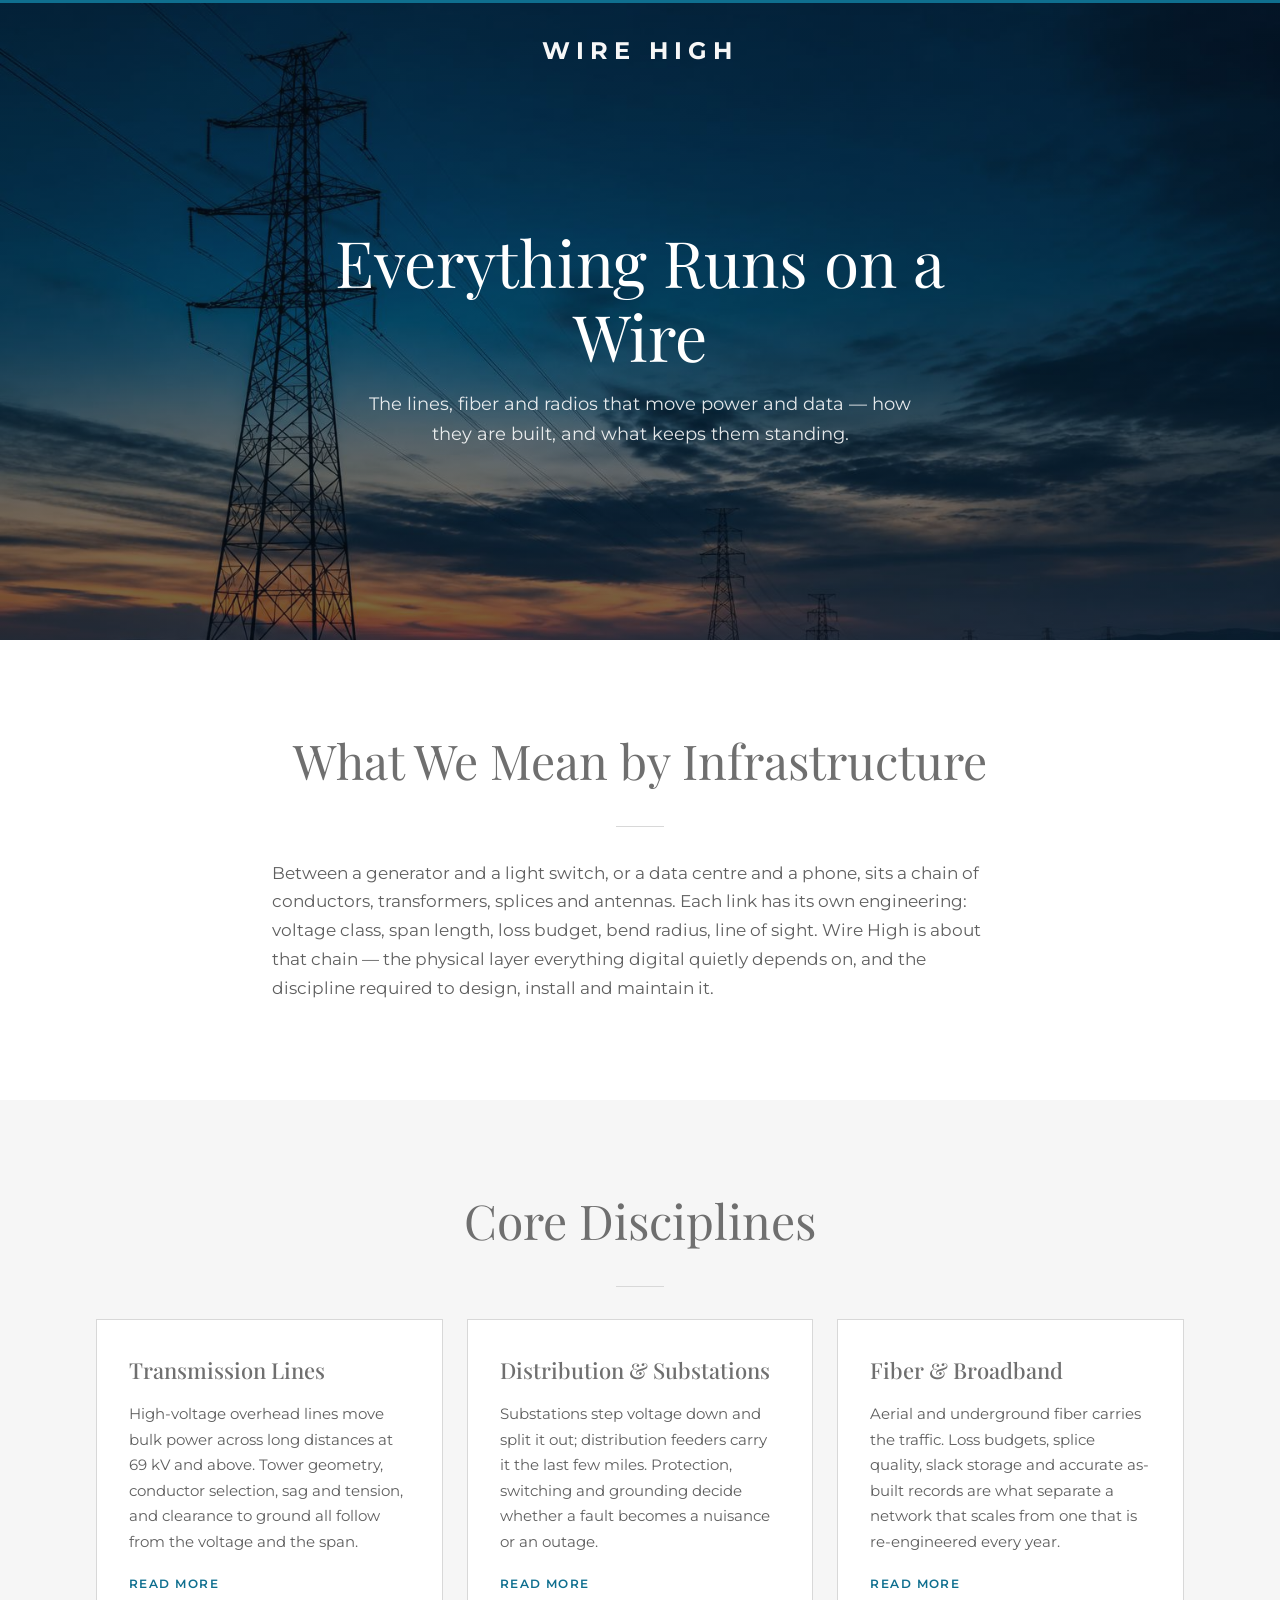
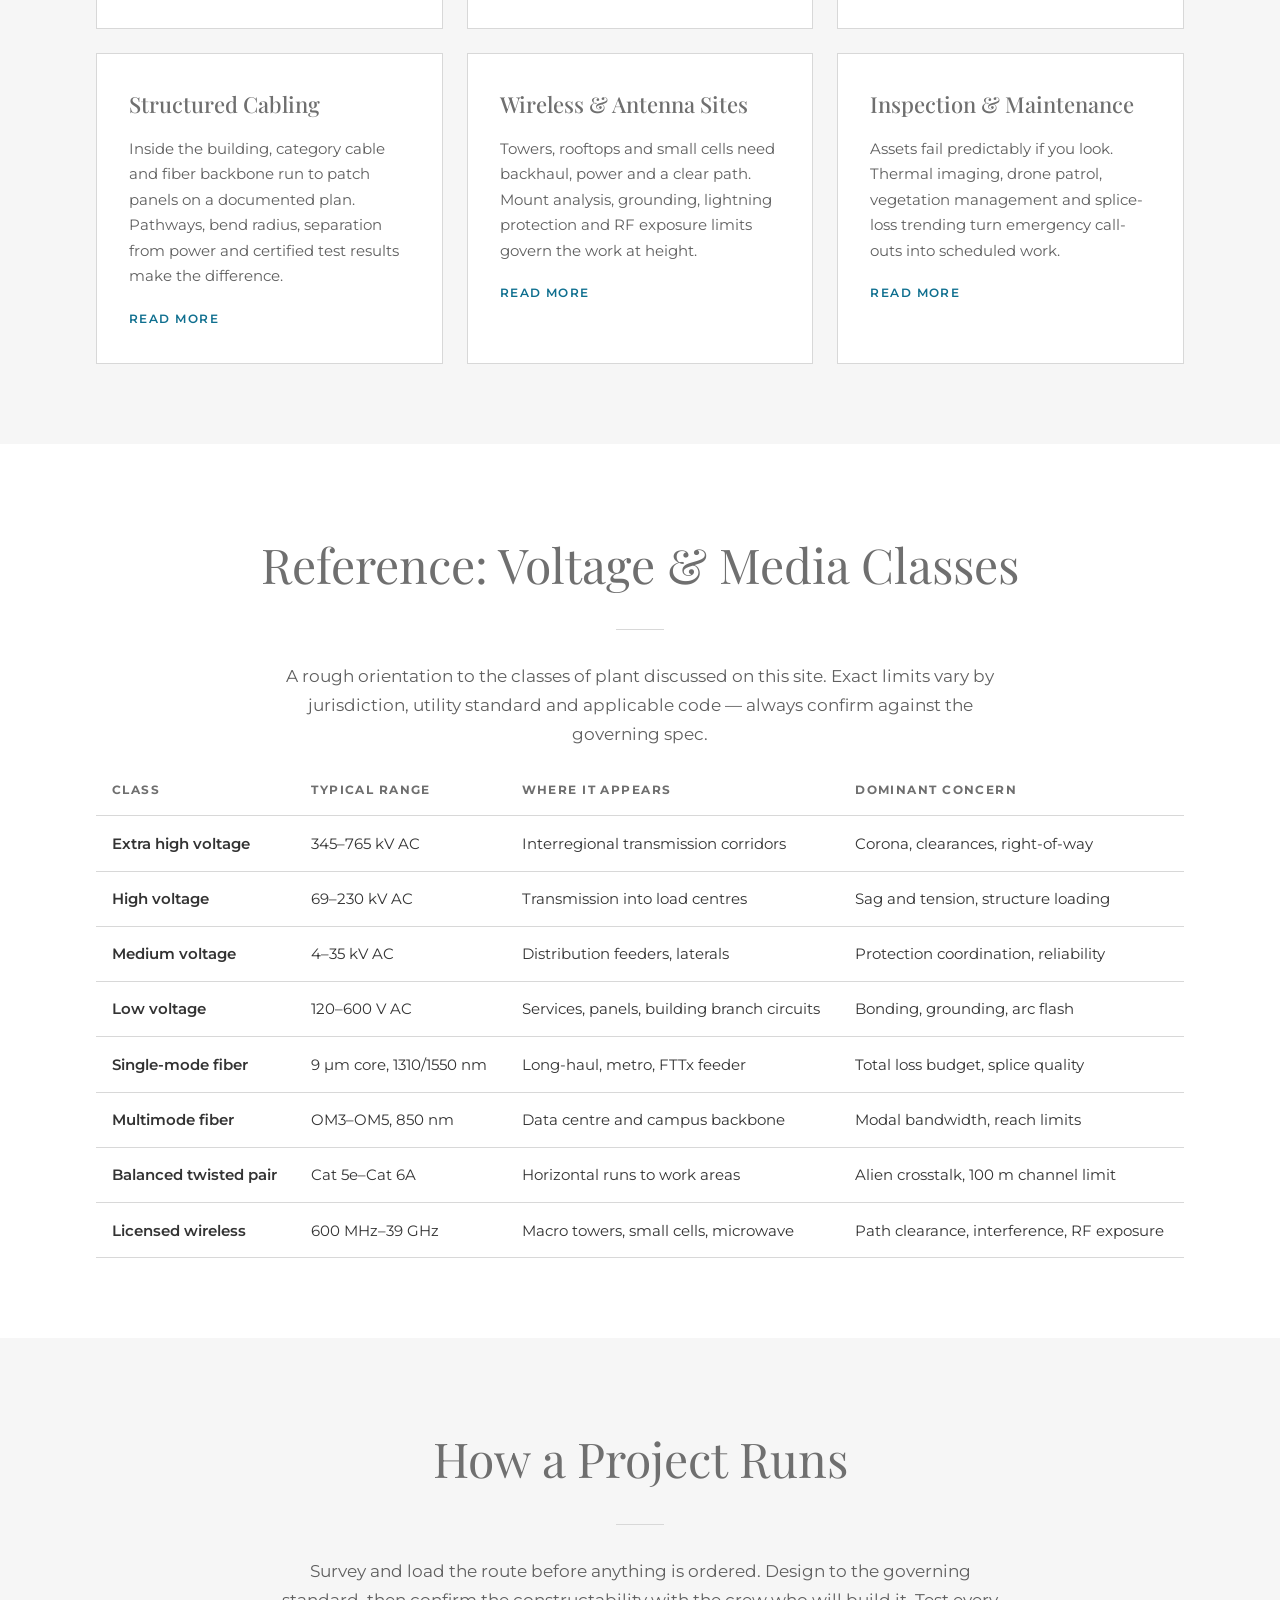
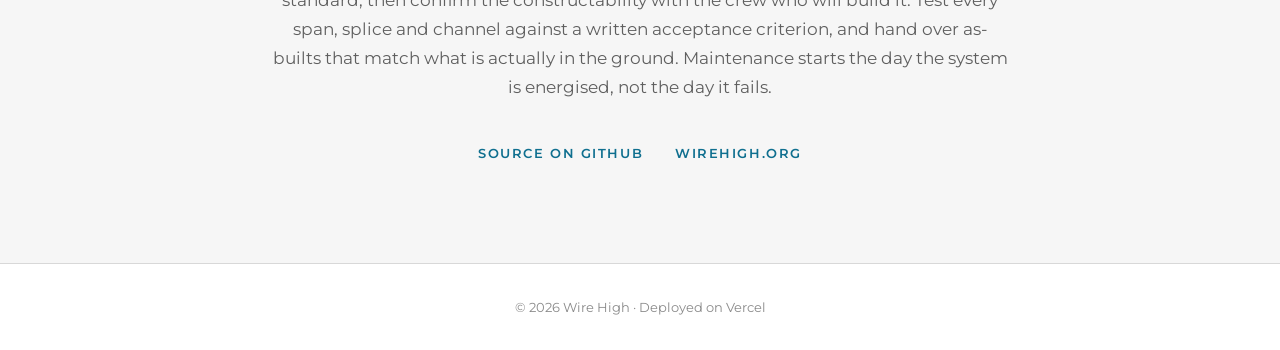
==== index.html @ d6ee7aa0 "Rebuild site as Wire High infrastructure guide Co-Authored-By: Devin AI <158243242+devin-ai-integrat" ====
<!DOCTYPE html>
<html lang="en">
  <head>
    <meta charset="utf-8" />
    <meta name="viewport" content="width=device-width, initial-scale=1" />
    <title>Wire High — Power &amp; Communications Infrastructure</title>
    <meta
      name="description"
      content="Wire High builds and maintains the wires that carry power and data — transmission lines, substations, fiber networks, structured cabling, wireless sites and the inspection work that keeps them running."
    />
    <link rel="preconnect" href="https://fonts.googleapis.com" />
    <link rel="preconnect" href="https://fonts.gstatic.com" crossorigin />
    <link
      href="https://fonts.googleapis.com/css2?family=Playfair+Display:wght@400;500&family=Montserrat:wght@400;600;700&display=swap"
      rel="stylesheet"
    />
    <link rel="stylesheet" href="/styles.css" />
  </head>
  <body>
    <header class="hero">
      <nav class="wordmark"><a href="/">Wire High</a></nav>
      <h1>Everything Runs on a Wire</h1>
      <p class="hero-sub">
        The lines, fiber and radios that move power and data — how they are built, and what keeps them
        standing.
      </p>
    </header>

    <main>
      <section class="section">
        <h2>What We Mean by Infrastructure</h2>
        <span class="rule"></span>
        <p class="lede">
          Between a generator and a light switch, or a data centre and a phone, sits a chain of conductors,
          transformers, splices and antennas. Each link has its own engineering: voltage class, span
          length, loss budget, bend radius, line of sight. Wire High is about that chain — the physical
          layer everything digital quietly depends on, and the discipline required to design, install and
          maintain it.
        </p>
      </section>

      <section class="section alt">
        <h2>Core Disciplines</h2>
        <span class="rule"></span>
        <div class="grid">
          <article class="card">
            <h3><a href="/services/transmission">Transmission Lines</a></h3>
            <p>
              High-voltage overhead lines move bulk power across long distances at 69 kV and above. Tower
              geometry, conductor selection, sag and tension, and clearance to ground all follow from the
              voltage and the span.
            </p>
            <a class="more" href="/services/transmission">Read more</a>
          </article>
          <article class="card">
            <h3><a href="/services/distribution">Distribution &amp; Substations</a></h3>
            <p>
              Substations step voltage down and split it out; distribution feeders carry it the last few
              miles. Protection, switching and grounding decide whether a fault becomes a nuisance or an
              outage.
            </p>
            <a class="more" href="/services/distribution">Read more</a>
          </article>
          <article class="card">
            <h3><a href="/services/fiber">Fiber &amp; Broadband</a></h3>
            <p>
              Aerial and underground fiber carries the traffic. Loss budgets, splice quality, slack storage
              and accurate as-built records are what separate a network that scales from one that is
              re-engineered every year.
            </p>
            <a class="more" href="/services/fiber">Read more</a>
          </article>
          <article class="card">
            <h3><a href="/services/structured-cabling">Structured Cabling</a></h3>
            <p>
              Inside the building, category cable and fiber backbone run to patch panels on a documented
              plan. Pathways, bend radius, separation from power and certified test results make the
              difference.
            </p>
            <a class="more" href="/services/structured-cabling">Read more</a>
          </article>
          <article class="card">
            <h3><a href="/services/wireless">Wireless &amp; Antenna Sites</a></h3>
            <p>
              Towers, rooftops and small cells need backhaul, power and a clear path. Mount analysis,
              grounding, lightning protection and RF exposure limits govern the work at height.
            </p>
            <a class="more" href="/services/wireless">Read more</a>
          </article>
          <article class="card">
            <h3><a href="/services/inspection">Inspection &amp; Maintenance</a></h3>
            <p>
              Assets fail predictably if you look. Thermal imaging, drone patrol, vegetation management and
              splice-loss trending turn emergency call-outs into scheduled work.
            </p>
            <a class="more" href="/services/inspection">Read more</a>
          </article>
        </div>
      </section>

      <section class="section">
        <h2>Reference: Voltage &amp; Media Classes</h2>
        <span class="rule"></span>
        <p class="lede center">
          A rough orientation to the classes of plant discussed on this site. Exact limits vary by
          jurisdiction, utility standard and applicable code — always confirm against the governing spec.
        </p>
        <div class="table-wrap">
          <table>
            <thead>
              <tr>
                <th scope="col">Class</th>
                <th scope="col">Typical range</th>
                <th scope="col">Where it appears</th>
                <th scope="col">Dominant concern</th>
              </tr>
            </thead>
            <tbody>
              <tr>
                <td>Extra high voltage</td>
                <td>345–765 kV AC</td>
                <td>Interregional transmission corridors</td>
                <td>Corona, clearances, right-of-way</td>
              </tr>
              <tr>
                <td>High voltage</td>
                <td>69–230 kV AC</td>
                <td>Transmission into load centres</td>
                <td>Sag and tension, structure loading</td>
              </tr>
              <tr>
                <td>Medium voltage</td>
                <td>4–35 kV AC</td>
                <td>Distribution feeders, laterals</td>
                <td>Protection coordination, reliability</td>
              </tr>
              <tr>
                <td>Low voltage</td>
                <td>120–600 V AC</td>
                <td>Services, panels, building branch circuits</td>
                <td>Bonding, grounding, arc flash</td>
              </tr>
              <tr>
                <td>Single-mode fiber</td>
                <td>9 µm core, 1310/1550 nm</td>
                <td>Long-haul, metro, FTTx feeder</td>
                <td>Total loss budget, splice quality</td>
              </tr>
              <tr>
                <td>Multimode fiber</td>
                <td>OM3–OM5, 850 nm</td>
                <td>Data centre and campus backbone</td>
                <td>Modal bandwidth, reach limits</td>
              </tr>
              <tr>
                <td>Balanced twisted pair</td>
                <td>Cat 5e–Cat 6A</td>
                <td>Horizontal runs to work areas</td>
                <td>Alien crosstalk, 100 m channel limit</td>
              </tr>
              <tr>
                <td>Licensed wireless</td>
                <td>600 MHz–39 GHz</td>
                <td>Macro towers, small cells, microwave</td>
                <td>Path clearance, interference, RF exposure</td>
              </tr>
            </tbody>
          </table>
        </div>
      </section>

      <section class="section alt">
        <h2>How a Project Runs</h2>
        <span class="rule"></span>
        <p class="lede center">
          Survey and load the route before anything is ordered. Design to the governing standard, then
          confirm the constructability with the crew who will build it. Test every span, splice and channel
          against a written acceptance criterion, and hand over as-builts that match what is actually in
          the ground. Maintenance starts the day the system is energised, not the day it fails.
        </p>
        <p class="links">
          <a href="https://github.com/kcmacneil/wirehigh.net-site">Source on GitHub</a>
          <a href="https://wirehigh.org/">wirehigh.org</a>
        </p>
      </section>
    </main>

    <footer>
      <p>&copy; 2026 Wire High · Deployed on Vercel</p>
    </footer>
  </body>
</html>
---- styles.css ----
:root {
  --serif: "Playfair Display", Georgia, serif;
  --sans: Montserrat, "Helvetica Neue", Arial, sans-serif;
  --ink: #333333;
  --heading: #6f6f6f;
  --muted: #5f5f5f;
  --alt-bg: #f6f6f6;
  --line: #d8d8d8;
  --accent: #0f6f8f;
}

* {
  box-sizing: border-box;
}

body {
  margin: 0;
  background: #ffffff;
  color: var(--ink);
  font-family: var(--sans);
  font-size: 1rem;
  line-height: 1.7;
}

/* Hero */
.hero {
  position: relative;
  min-height: min(78vh, 40rem);
  padding: 2rem 1.5rem 4rem;
  display: flex;
  flex-direction: column;
  align-items: center;
  justify-content: center;
  text-align: center;
  color: #ffffff;
  background: linear-gradient(rgba(6, 18, 28, 0.45), rgba(6, 18, 28, 0.55)),
    url("/assets/hero.jpg") center / cover no-repeat;
  border-top: 3px solid var(--accent);
}

.wordmark {
  position: absolute;
  top: 1.75rem;
  left: 0;
  right: 0;
}

.wordmark a {
  color: #f7f7f7;
  font-family: var(--sans);
  font-weight: 700;
  font-size: clamp(0.9rem, 2.2vw, 1.5rem);
  letter-spacing: 0.25em;
  text-transform: uppercase;
  text-decoration: none;
}

.hero h1 {
  margin: 4rem 0 1rem;
  max-width: 46rem;
  font-family: var(--serif);
  font-weight: 400;
  font-size: clamp(2.25rem, 7vw, 4rem);
  line-height: 1.15;
}

.hero-sub {
  margin: 0;
  max-width: 34rem;
  font-size: clamp(0.95rem, 2vw, 1.125rem);
  color: rgba(255, 255, 255, 0.88);
}

/* Sections */
.section {
  padding: 5rem 1.5rem;
}

.section.alt {
  background: var(--alt-bg);
}

.section > * {
  margin-left: auto;
  margin-right: auto;
}

h2 {
  margin: 0;
  color: var(--heading);
  font-family: var(--serif);
  font-weight: 400;
  font-size: clamp(1.9rem, 5vw, 3rem);
  text-align: center;
}

.rule {
  display: block;
  width: 3rem;
  height: 1px;
  margin: 1.5rem auto 2rem;
  background: var(--line);
}

.lede {
  max-width: 46rem;
  color: var(--muted);
  font-size: 1.0625rem;
}

.lede.center {
  text-align: center;
}

/* Cards */
.grid {
  display: grid;
  gap: 1.5rem;
  grid-template-columns: repeat(auto-fit, minmax(17rem, 1fr));
  max-width: 68rem;
}

.card {
  padding: 2rem;
  background: #ffffff;
  border: 1px solid var(--line);
}

.card h3 {
  margin: 0 0 0.75rem;
  color: var(--heading);
  font-family: var(--serif);
  font-weight: 500;
  font-size: 1.375rem;
}

.card h3 a {
  color: inherit;
  text-decoration: none;
}

.card:hover {
  border-color: var(--accent);
}

.card:hover h3 a {
  color: var(--accent);
}

.card .more {
  display: inline-block;
  margin-top: 1.25rem;
  color: var(--accent);
  font-weight: 600;
  font-size: 0.75rem;
  letter-spacing: 0.12em;
  text-transform: uppercase;
  text-decoration: none;
}

.card .more:hover {
  text-decoration: underline;
}

.card p {
  margin: 0;
  color: var(--muted);
  font-size: 0.9375rem;
}

/* Table */
.table-wrap {
  max-width: 68rem;
  overflow-x: auto;
}

table {
  width: 100%;
  border-collapse: collapse;
  font-size: 0.9375rem;
}

th,
td {
  padding: 0.9rem 1rem;
  text-align: left;
  border-bottom: 1px solid var(--line);
  vertical-align: top;
}

thead th {
  color: var(--heading);
  font-family: var(--sans);
  font-weight: 700;
  font-size: 0.75rem;
  letter-spacing: 0.12em;
  text-transform: uppercase;
  white-space: nowrap;
}

tbody td:first-child {
  font-weight: 600;
  color: var(--ink);
  white-space: nowrap;
}

tbody tr:hover {
  background: rgba(15, 111, 143, 0.04);
}

/* Compact hero + topic nav */
.hero-compact {
  min-height: min(46vh, 24rem);
}

.hero-compact h1 {
  margin: 3.5rem 0 0.75rem;
  font-size: clamp(1.9rem, 5.5vw, 3.25rem);
}

.topics-nav {
  background: #ffffff;
  border-bottom: 1px solid var(--line);
  position: sticky;
  top: 0;
  z-index: 2;
}

.topics-nav ul {
  display: flex;
  flex-wrap: wrap;
  justify-content: center;
  gap: 0 2rem;
  max-width: 68rem;
  margin: 0 auto;
  padding: 1rem 1.5rem;
  list-style: none;
}

.topics-nav a {
  color: var(--muted);
  font-size: 0.75rem;
  font-weight: 600;
  letter-spacing: 0.1em;
  text-transform: uppercase;
  text-decoration: none;
  padding-bottom: 2px;
  border-bottom: 1px solid transparent;
}

.topics-nav a:hover,
.topics-nav a.current {
  color: var(--accent);
  border-bottom-color: var(--accent);
}

/* Article prose */
.prose {
  max-width: 46rem;
  margin: 0 auto;
  padding: 3rem 1.5rem 0;
}

.prose:last-of-type {
  padding-bottom: 3rem;
}

.prose h2 {
  text-align: left;
  font-size: clamp(1.5rem, 3.5vw, 2.125rem);
}

.prose .rule {
  margin: 1rem 0 1.75rem;
}

ul.detail {
  margin: 0;
  padding-left: 1.25rem;
  color: var(--muted);
}

ul.detail li {
  margin-bottom: 1rem;
}

ul.detail strong {
  color: var(--ink);
  font-weight: 600;
}

ul.detail.plain {
  list-style: none;
  padding-left: 0;
}

ul.detail a {
  color: var(--accent);
}

.pager {
  display: flex;
  flex-wrap: wrap;
  justify-content: space-between;
  gap: 1rem;
  max-width: 46rem;
  margin: 1rem auto 4rem;
  padding: 1.75rem 1.5rem 0;
  border-top: 1px solid var(--line);
}

.pager a {
  color: var(--accent);
  font-size: 0.75rem;
  font-weight: 600;
  letter-spacing: 0.1em;
  text-transform: uppercase;
  text-decoration: none;
}

.pager .next {
  margin-left: auto;
}

.pager a:hover {
  text-decoration: underline;
}

footer a {
  color: var(--accent);
  text-decoration: none;
}

footer a:hover {
  text-decoration: underline;
}

/* Links + footer */
.links {
  display: flex;
  flex-wrap: wrap;
  justify-content: center;
  gap: 2rem;
  margin-top: 2.5rem;
}

.links a {
  color: var(--accent);
  font-weight: 600;
  font-size: 0.8125rem;
  letter-spacing: 0.12em;
  text-transform: uppercase;
  text-decoration: none;
  border-bottom: 1px solid transparent;
  padding-bottom: 2px;
}

.links a:hover {
  border-bottom-color: var(--accent);
}

footer {
  padding: 2rem 1.5rem;
  text-align: center;
  color: #8a8a8a;
  font-size: 0.8125rem;
  border-top: 1px solid var(--line);
}

footer p {
  margin: 0;
}
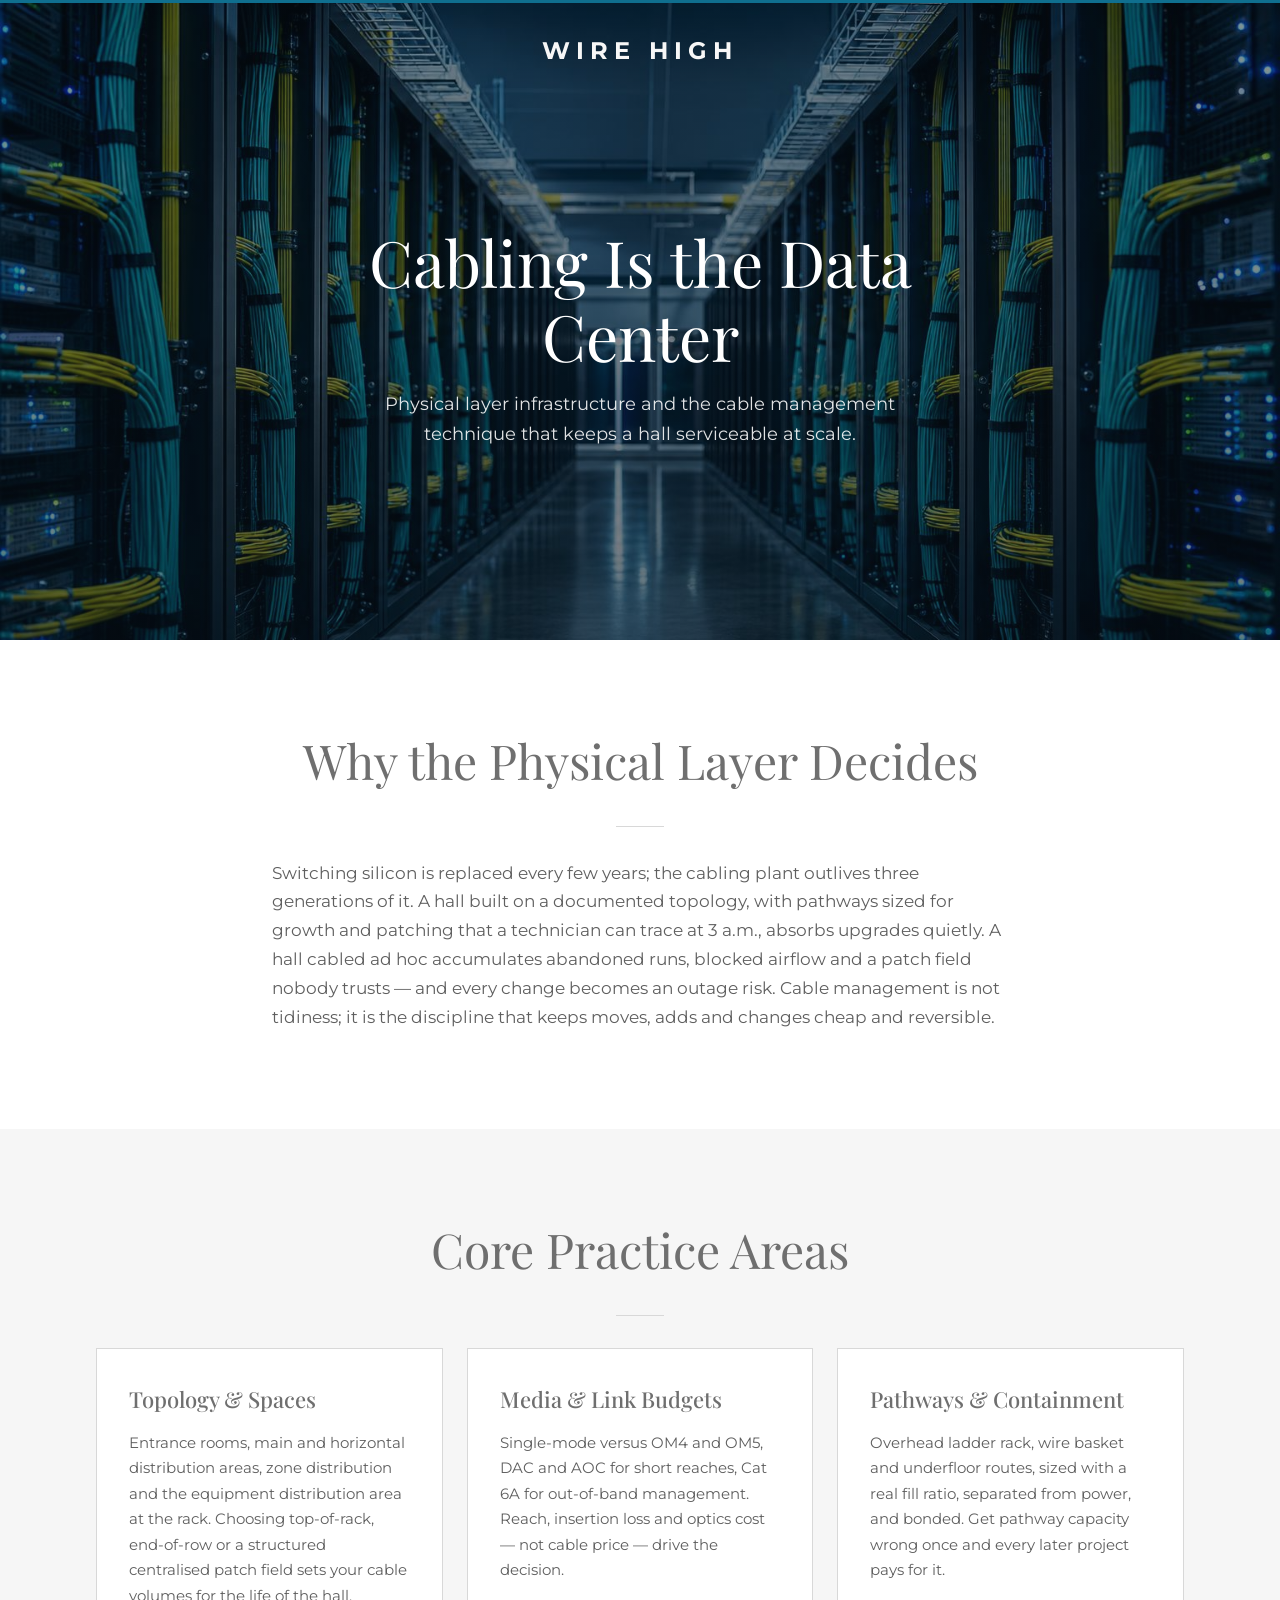
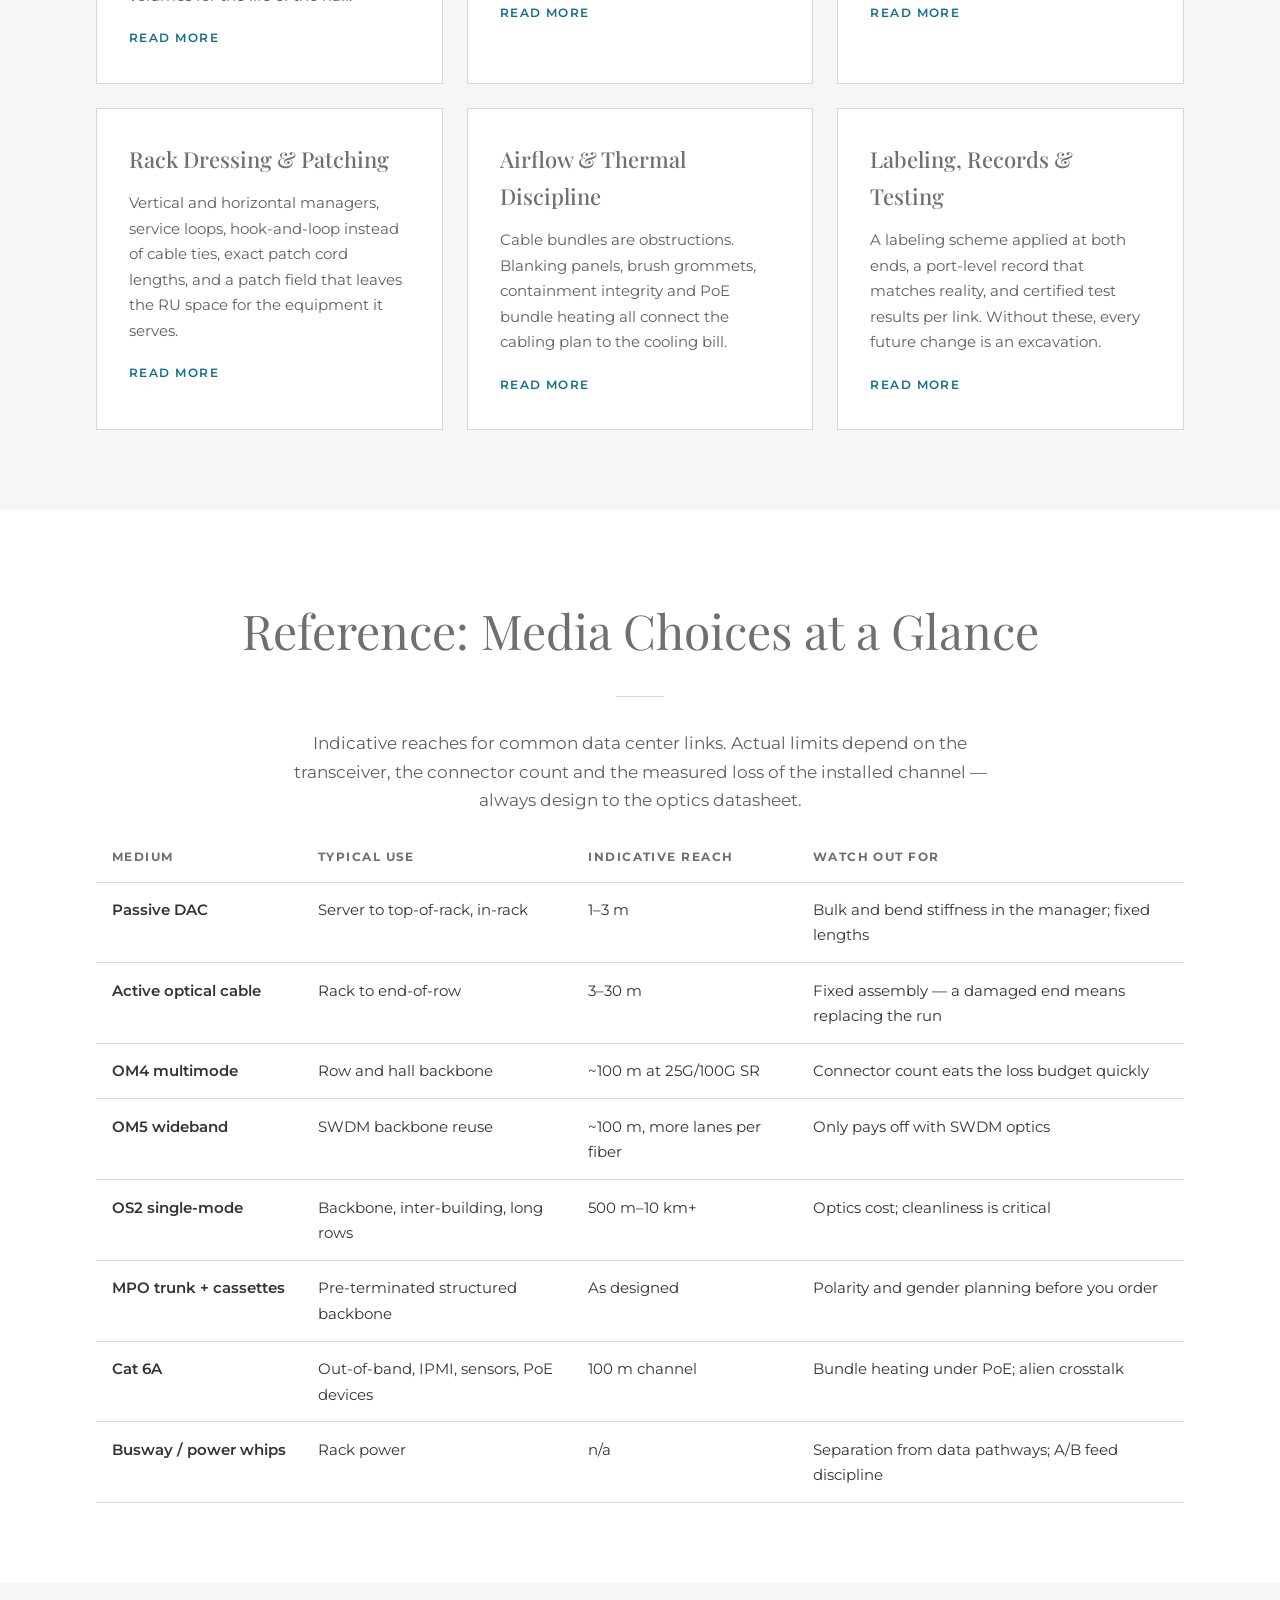
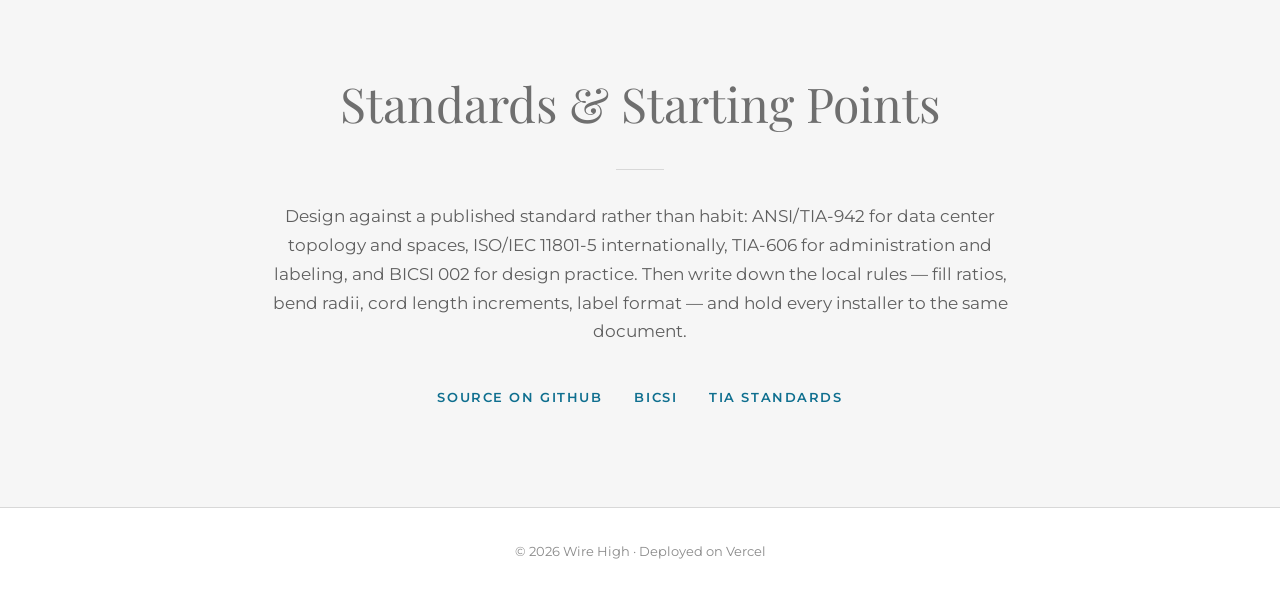
==== commit 3c105d40: "Rewrite site for data center cabling and cable management Co-Authored-By: Devin AI <158243242+devin-" ====
--- a/index.html
+++ b/index.html
@@ -3,10 +3,10 @@
   <head>
     <meta charset="utf-8" />
     <meta name="viewport" content="width=device-width, initial-scale=1" />
-    <title>Wire High — Power &amp; Communications Infrastructure</title>
+    <title>Wire High — Data Center Cabling &amp; Cable Management</title>
     <meta
       name="description"
-      content="Wire High builds and maintains the wires that carry power and data — transmission lines, substations, fiber networks, structured cabling, wireless sites and the inspection work that keeps them running."
+      content="Data center cabling infrastructure and cable management technique — topology, structured cabling media, pathways and containment, rack dressing, airflow, labeling and documentation, and acceptance testing."
     />
     <link rel="preconnect" href="https://fonts.googleapis.com" />
     <link rel="preconnect" href="https://fonts.gstatic.com" crossorigin />
@@ -19,150 +19,150 @@
   <body>
     <header class="hero">
       <nav class="wordmark"><a href="/">Wire High</a></nav>
-      <h1>Everything Runs on a Wire</h1>
+      <h1>Cabling Is the Data Center</h1>
       <p class="hero-sub">
-        The lines, fiber and radios that move power and data — how they are built, and what keeps them
-        standing.
+        Physical layer infrastructure and the cable management technique that keeps a hall serviceable at
+        scale.
       </p>
     </header>
 
     <main>
       <section class="section">
-        <h2>What We Mean by Infrastructure</h2>
+        <h2>Why the Physical Layer Decides</h2>
         <span class="rule"></span>
         <p class="lede">
-          Between a generator and a light switch, or a data centre and a phone, sits a chain of conductors,
-          transformers, splices and antennas. Each link has its own engineering: voltage class, span
-          length, loss budget, bend radius, line of sight. Wire High is about that chain — the physical
-          layer everything digital quietly depends on, and the discipline required to design, install and
-          maintain it.
+          Switching silicon is replaced every few years; the cabling plant outlives three generations of it.
+          A hall built on a documented topology, with pathways sized for growth and patching that a
+          technician can trace at 3 a.m., absorbs upgrades quietly. A hall cabled ad hoc accumulates
+          abandoned runs, blocked airflow and a patch field nobody trusts — and every change becomes an
+          outage risk. Cable management is not tidiness; it is the discipline that keeps moves, adds and
+          changes cheap and reversible.
         </p>
       </section>
 
       <section class="section alt">
-        <h2>Core Disciplines</h2>
+        <h2>Core Practice Areas</h2>
         <span class="rule"></span>
         <div class="grid">
           <article class="card">
-            <h3><a href="/services/transmission">Transmission Lines</a></h3>
+            <h3><a href="/topics/topology">Topology &amp; Spaces</a></h3>
             <p>
-              High-voltage overhead lines move bulk power across long distances at 69 kV and above. Tower
-              geometry, conductor selection, sag and tension, and clearance to ground all follow from the
-              voltage and the span.
+              Entrance rooms, main and horizontal distribution areas, zone distribution and the equipment
+              distribution area at the rack. Choosing top-of-rack, end-of-row or a structured centralised
+              patch field sets your cable volumes for the life of the hall.
             </p>
-            <a class="more" href="/services/transmission">Read more</a>
+            <a class="more" href="/topics/topology">Read more</a>
           </article>
           <article class="card">
-            <h3><a href="/services/distribution">Distribution &amp; Substations</a></h3>
+            <h3><a href="/topics/media">Media &amp; Link Budgets</a></h3>
             <p>
-              Substations step voltage down and split it out; distribution feeders carry it the last few
-              miles. Protection, switching and grounding decide whether a fault becomes a nuisance or an
-              outage.
+              Single-mode versus OM4 and OM5, DAC and AOC for short reaches, Cat 6A for out-of-band
+              management. Reach, insertion loss and optics cost — not cable price — drive the decision.
             </p>
-            <a class="more" href="/services/distribution">Read more</a>
+            <a class="more" href="/topics/media">Read more</a>
           </article>
           <article class="card">
-            <h3><a href="/services/fiber">Fiber &amp; Broadband</a></h3>
+            <h3><a href="/topics/pathways">Pathways &amp; Containment</a></h3>
             <p>
-              Aerial and underground fiber carries the traffic. Loss budgets, splice quality, slack storage
-              and accurate as-built records are what separate a network that scales from one that is
-              re-engineered every year.
+              Overhead ladder rack, wire basket and underfloor routes, sized with a real fill ratio,
+              separated from power, and bonded. Get pathway capacity wrong once and every later project
+              pays for it.
             </p>
-            <a class="more" href="/services/fiber">Read more</a>
+            <a class="more" href="/topics/pathways">Read more</a>
           </article>
           <article class="card">
-            <h3><a href="/services/structured-cabling">Structured Cabling</a></h3>
+            <h3><a href="/topics/rack-dressing">Rack Dressing &amp; Patching</a></h3>
             <p>
-              Inside the building, category cable and fiber backbone run to patch panels on a documented
-              plan. Pathways, bend radius, separation from power and certified test results make the
-              difference.
+              Vertical and horizontal managers, service loops, hook-and-loop instead of cable ties, exact
+              patch cord lengths, and a patch field that leaves the RU space for the equipment it serves.
             </p>
-            <a class="more" href="/services/structured-cabling">Read more</a>
+            <a class="more" href="/topics/rack-dressing">Read more</a>
           </article>
           <article class="card">
-            <h3><a href="/services/wireless">Wireless &amp; Antenna Sites</a></h3>
+            <h3><a href="/topics/airflow">Airflow &amp; Thermal Discipline</a></h3>
             <p>
-              Towers, rooftops and small cells need backhaul, power and a clear path. Mount analysis,
-              grounding, lightning protection and RF exposure limits govern the work at height.
+              Cable bundles are obstructions. Blanking panels, brush grommets, containment integrity and
+              PoE bundle heating all connect the cabling plan to the cooling bill.
             </p>
-            <a class="more" href="/services/wireless">Read more</a>
+            <a class="more" href="/topics/airflow">Read more</a>
           </article>
           <article class="card">
-            <h3><a href="/services/inspection">Inspection &amp; Maintenance</a></h3>
+            <h3><a href="/topics/documentation">Labeling, Records &amp; Testing</a></h3>
             <p>
-              Assets fail predictably if you look. Thermal imaging, drone patrol, vegetation management and
-              splice-loss trending turn emergency call-outs into scheduled work.
+              A labeling scheme applied at both ends, a port-level record that matches reality, and
+              certified test results per link. Without these, every future change is an excavation.
             </p>
-            <a class="more" href="/services/inspection">Read more</a>
+            <a class="more" href="/topics/documentation">Read more</a>
           </article>
         </div>
       </section>
 
       <section class="section">
-        <h2>Reference: Voltage &amp; Media Classes</h2>
+        <h2>Reference: Media Choices at a Glance</h2>
         <span class="rule"></span>
         <p class="lede center">
-          A rough orientation to the classes of plant discussed on this site. Exact limits vary by
-          jurisdiction, utility standard and applicable code — always confirm against the governing spec.
+          Indicative reaches for common data center links. Actual limits depend on the transceiver, the
+          connector count and the measured loss of the installed channel — always design to the optics
+          datasheet.
         </p>
         <div class="table-wrap">
           <table>
             <thead>
               <tr>
-                <th scope="col">Class</th>
-                <th scope="col">Typical range</th>
-                <th scope="col">Where it appears</th>
-                <th scope="col">Dominant concern</th>
+                <th scope="col">Medium</th>
+                <th scope="col">Typical use</th>
+                <th scope="col">Indicative reach</th>
+                <th scope="col">Watch out for</th>
               </tr>
             </thead>
             <tbody>
               <tr>
-                <td>Extra high voltage</td>
-                <td>345–765 kV AC</td>
-                <td>Interregional transmission corridors</td>
-                <td>Corona, clearances, right-of-way</td>
+                <td>Passive DAC</td>
+                <td>Server to top-of-rack, in-rack</td>
+                <td>1–3 m</td>
+                <td>Bulk and bend stiffness in the manager; fixed lengths</td>
               </tr>
               <tr>
-                <td>High voltage</td>
-                <td>69–230 kV AC</td>
-                <td>Transmission into load centres</td>
-                <td>Sag and tension, structure loading</td>
+                <td>Active optical cable</td>
+                <td>Rack to end-of-row</td>
+                <td>3–30 m</td>
+                <td>Fixed assembly — a damaged end means replacing the run</td>
               </tr>
               <tr>
-                <td>Medium voltage</td>
-                <td>4–35 kV AC</td>
-                <td>Distribution feeders, laterals</td>
-                <td>Protection coordination, reliability</td>
+                <td>OM4 multimode</td>
+                <td>Row and hall backbone</td>
+                <td>~100 m at 25G/100G SR</td>
+                <td>Connector count eats the loss budget quickly</td>
               </tr>
               <tr>
-                <td>Low voltage</td>
-                <td>120–600 V AC</td>
-                <td>Services, panels, building branch circuits</td>
-                <td>Bonding, grounding, arc flash</td>
+                <td>OM5 wideband</td>
+                <td>SWDM backbone reuse</td>
+                <td>~100 m, more lanes per fiber</td>
+                <td>Only pays off with SWDM optics</td>
               </tr>
               <tr>
-                <td>Single-mode fiber</td>
-                <td>9 µm core, 1310/1550 nm</td>
-                <td>Long-haul, metro, FTTx feeder</td>
-                <td>Total loss budget, splice quality</td>
+                <td>OS2 single-mode</td>
+                <td>Backbone, inter-building, long rows</td>
+                <td>500 m–10 km+</td>
+                <td>Optics cost; cleanliness is critical</td>
               </tr>
               <tr>
-                <td>Multimode fiber</td>
-                <td>OM3–OM5, 850 nm</td>
-                <td>Data centre and campus backbone</td>
-                <td>Modal bandwidth, reach limits</td>
+                <td>MPO trunk + cassettes</td>
+                <td>Pre-terminated structured backbone</td>
+                <td>As designed</td>
+                <td>Polarity and gender planning before you order</td>
               </tr>
               <tr>
-                <td>Balanced twisted pair</td>
-                <td>Cat 5e–Cat 6A</td>
-                <td>Horizontal runs to work areas</td>
-                <td>Alien crosstalk, 100 m channel limit</td>
+                <td>Cat 6A</td>
+                <td>Out-of-band, IPMI, sensors, PoE devices</td>
+                <td>100 m channel</td>
+                <td>Bundle heating under PoE; alien crosstalk</td>
               </tr>
               <tr>
-                <td>Licensed wireless</td>
-                <td>600 MHz–39 GHz</td>
-                <td>Macro towers, small cells, microwave</td>
-                <td>Path clearance, interference, RF exposure</td>
+                <td>Busway / power whips</td>
+                <td>Rack power</td>
+                <td>n/a</td>
+                <td>Separation from data pathways; A/B feed discipline</td>
               </tr>
             </tbody>
           </table>
@@ -170,17 +170,18 @@
       </section>
 
       <section class="section alt">
-        <h2>How a Project Runs</h2>
+        <h2>Standards &amp; Starting Points</h2>
         <span class="rule"></span>
         <p class="lede center">
-          Survey and load the route before anything is ordered. Design to the governing standard, then
-          confirm the constructability with the crew who will build it. Test every span, splice and channel
-          against a written acceptance criterion, and hand over as-builts that match what is actually in
-          the ground. Maintenance starts the day the system is energised, not the day it fails.
+          Design against a published standard rather than habit: ANSI/TIA-942 for data center topology and
+          spaces, ISO/IEC 11801-5 internationally, TIA-606 for administration and labeling, and BICSI 002
+          for design practice. Then write down the local rules — fill ratios, bend radii, cord length
+          increments, label format — and hold every installer to the same document.
         </p>
         <p class="links">
           <a href="https://github.com/kcmacneil/wirehigh.net-site">Source on GitHub</a>
-          <a href="https://wirehigh.org/">wirehigh.org</a>
+          <a href="https://www.bicsi.org/">BICSI</a>
+          <a href="https://tiaonline.org/what-we-do/standards/">TIA standards</a>
         </p>
       </section>
     </main>
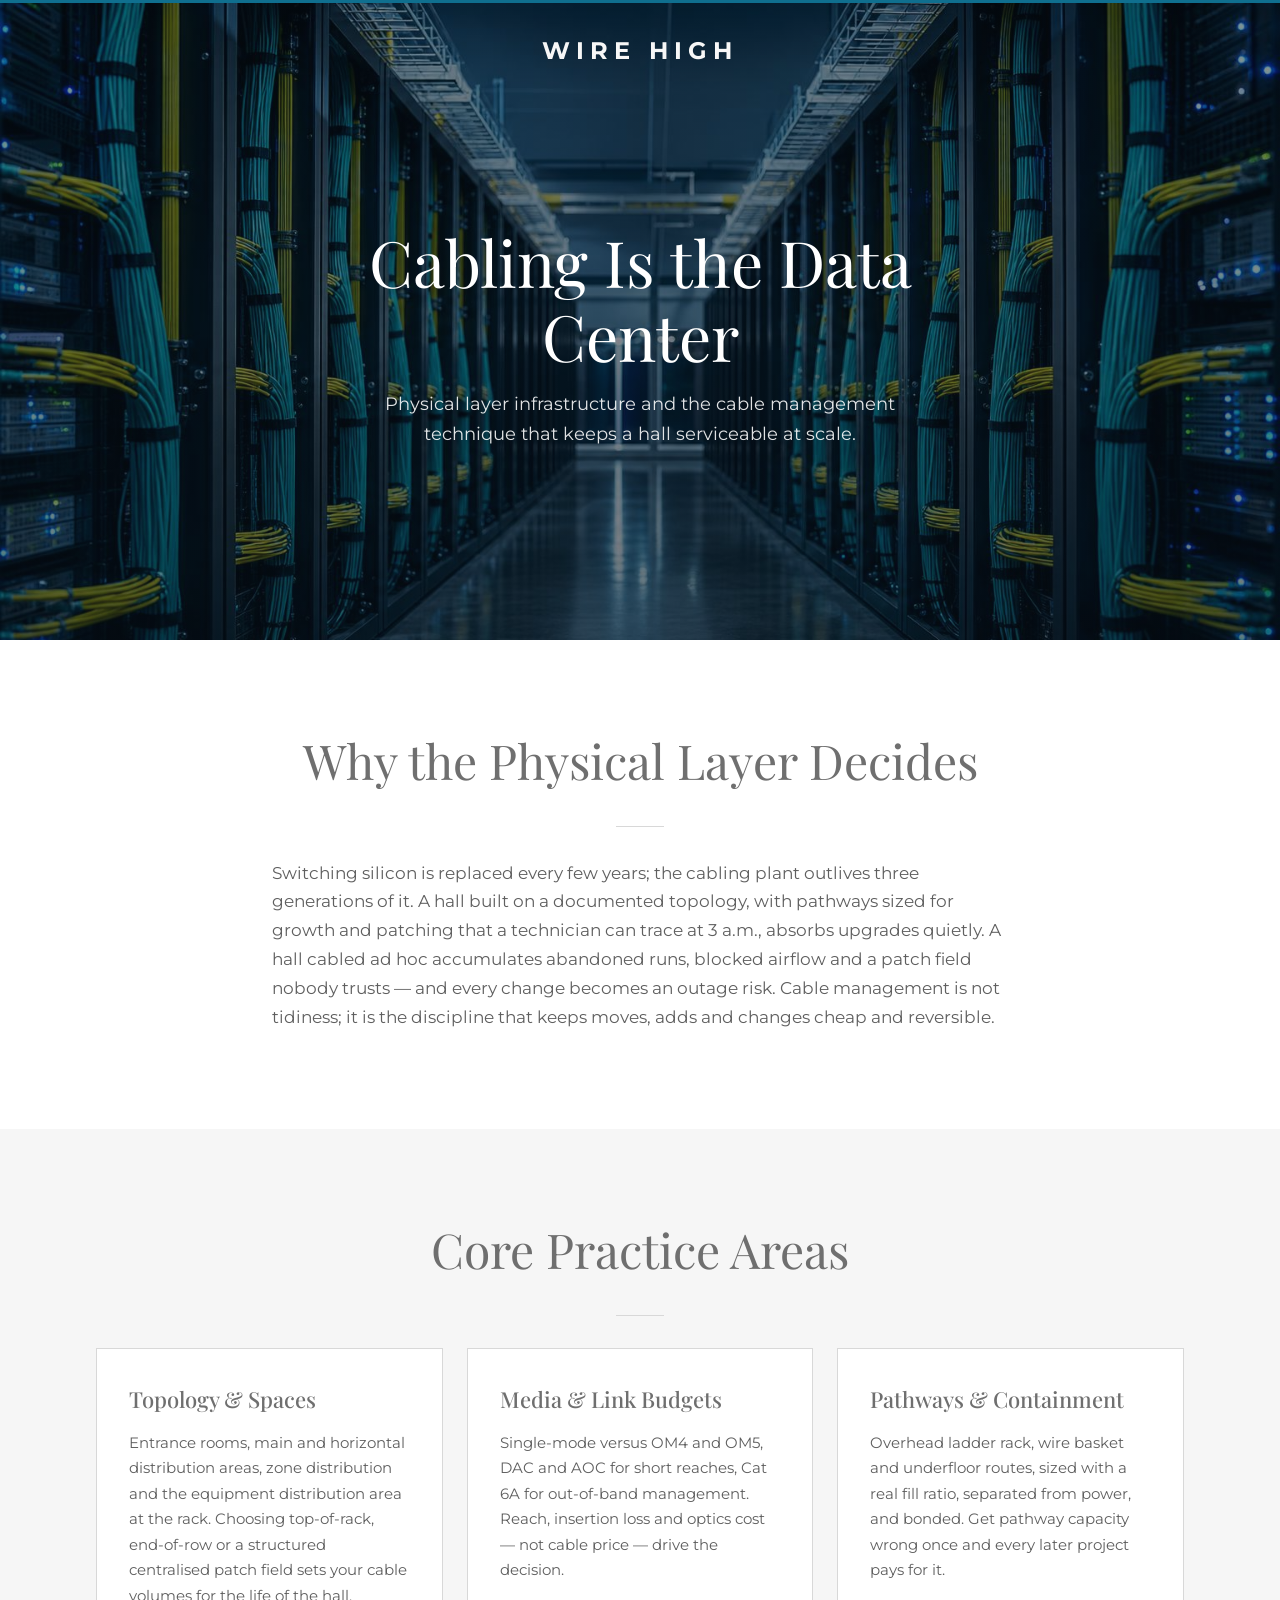
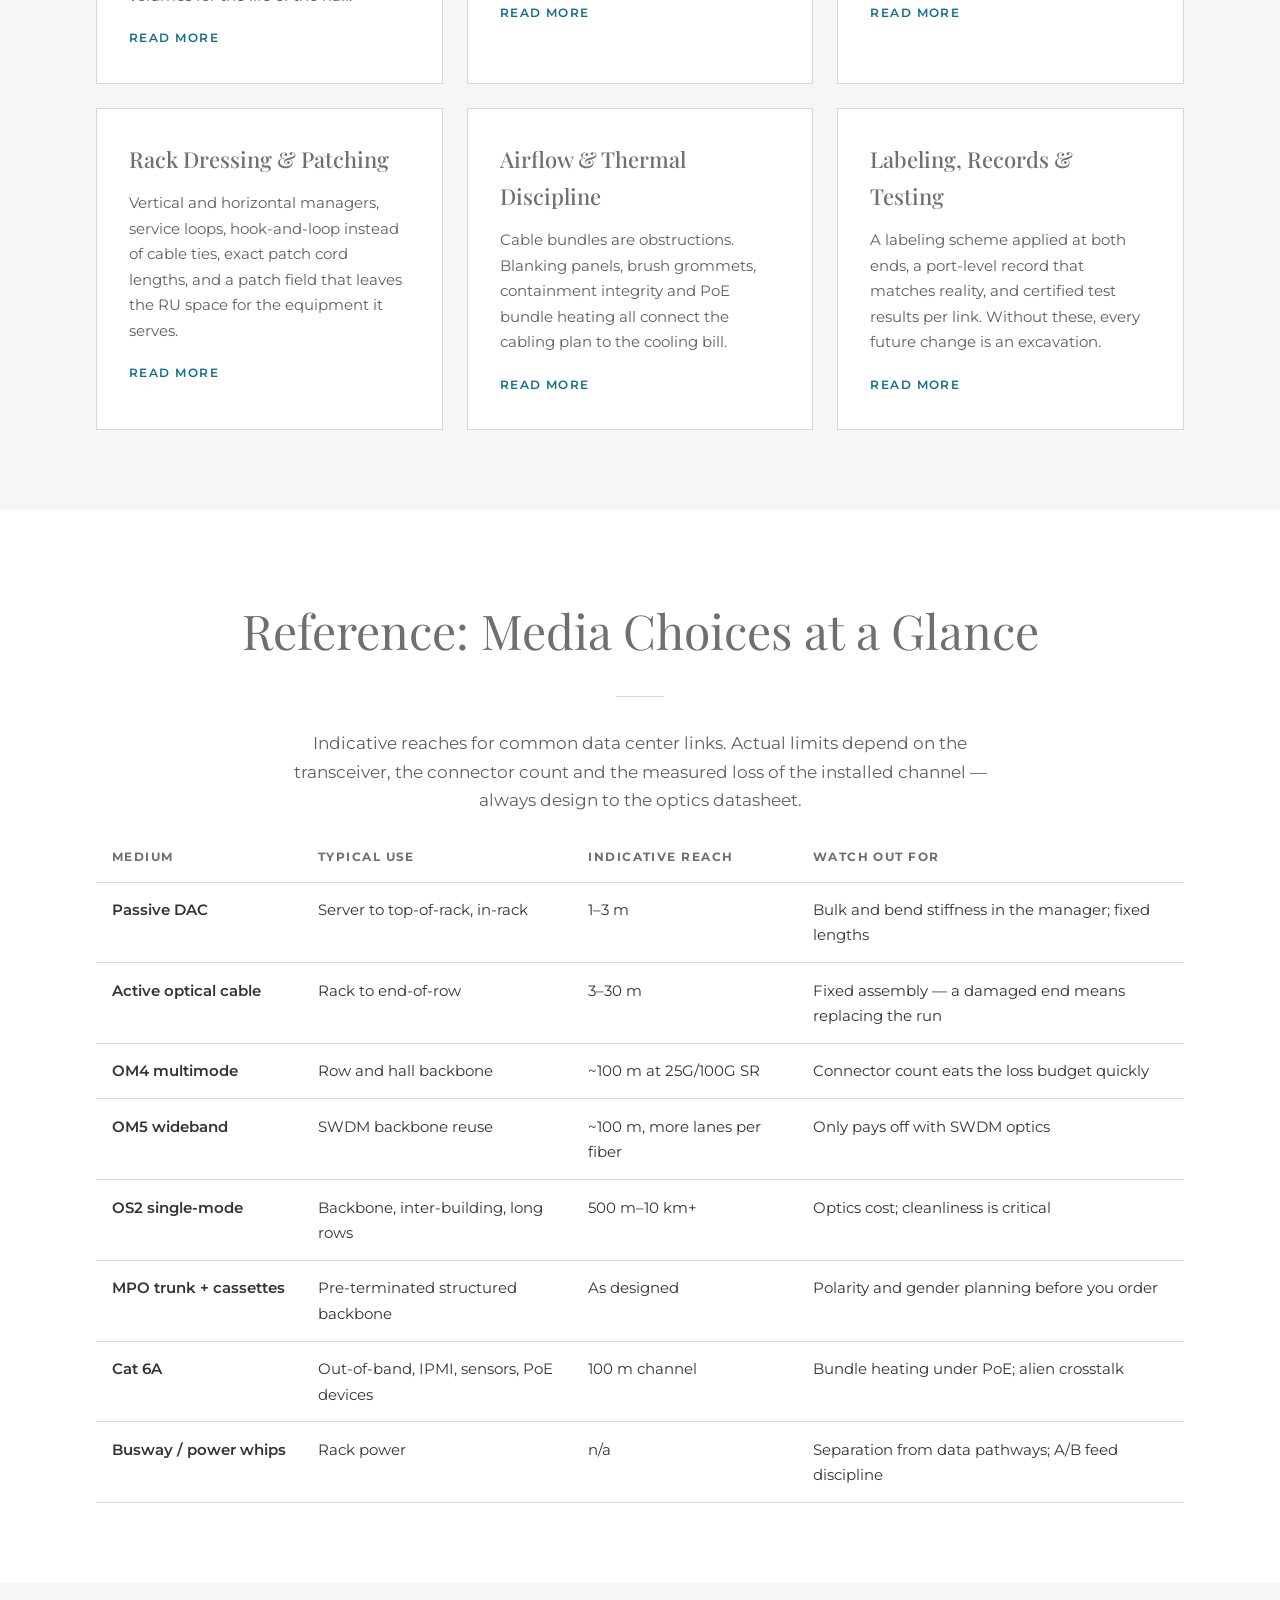
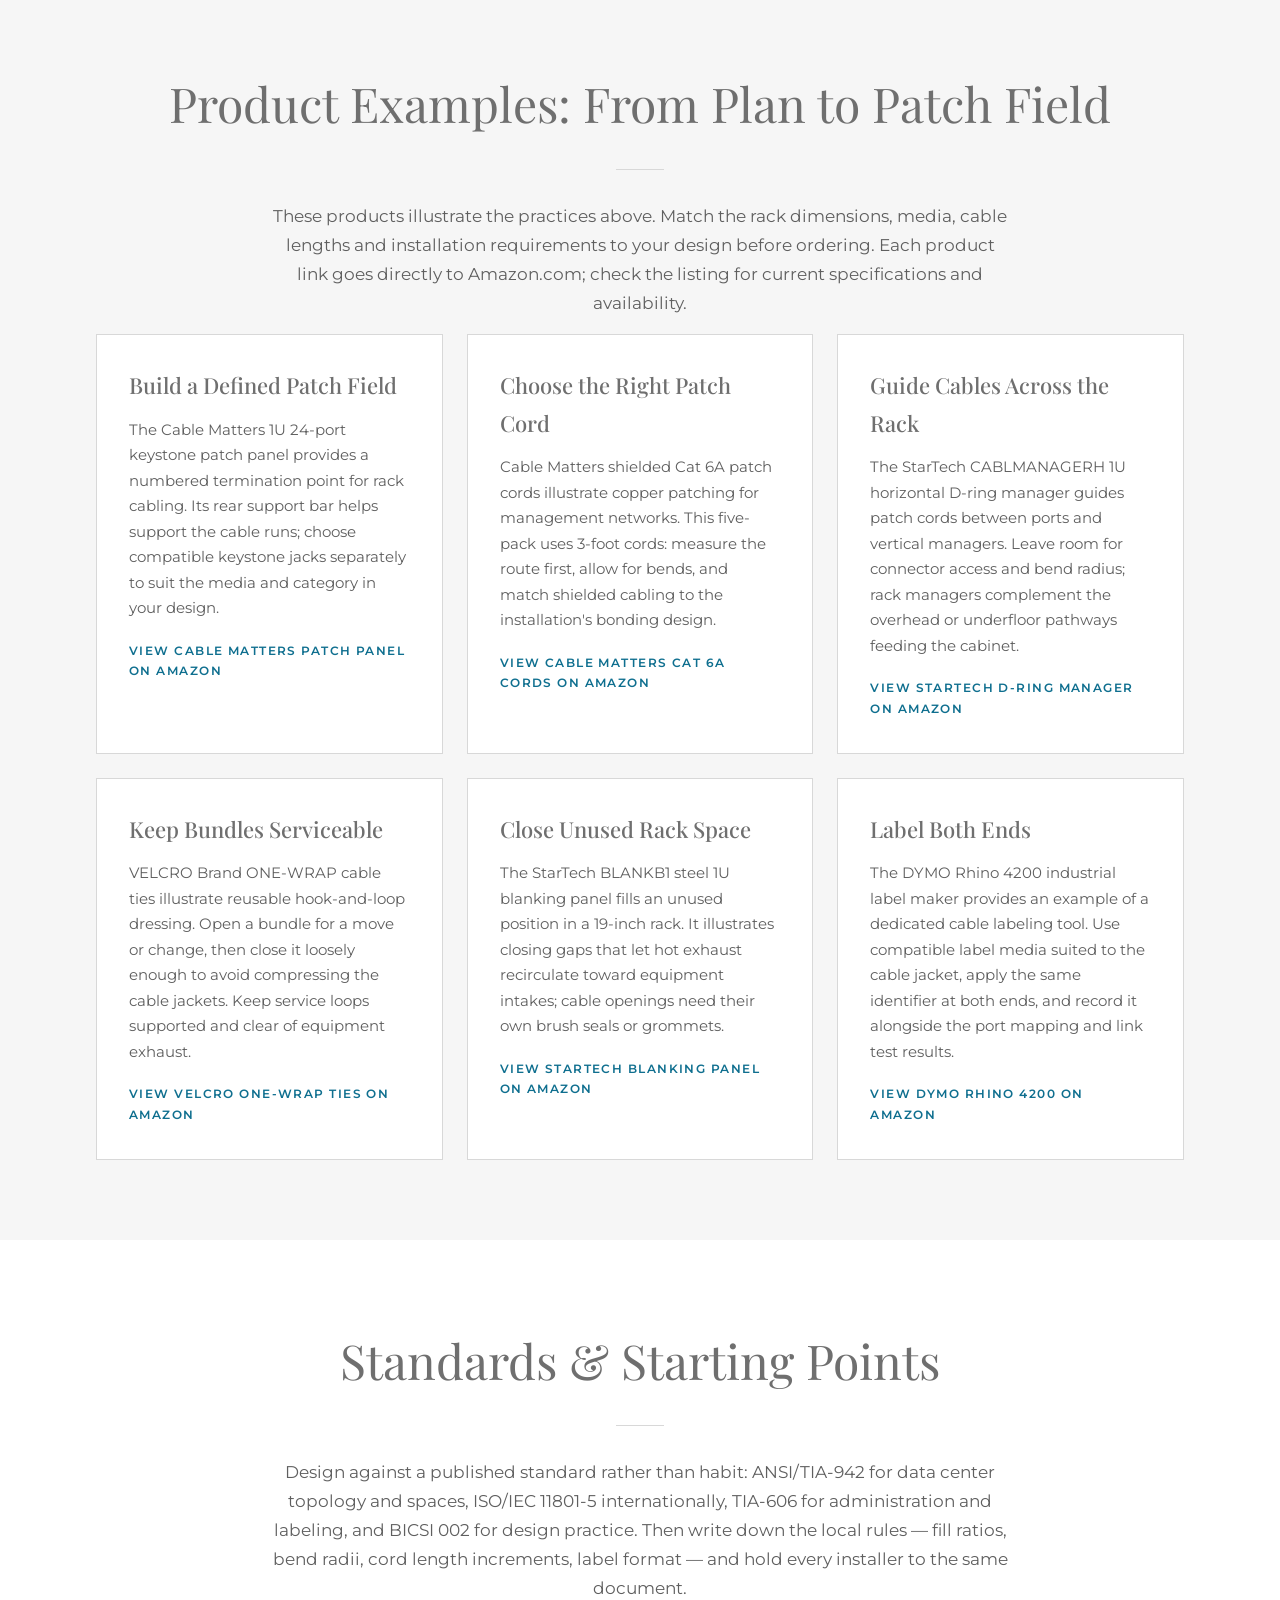
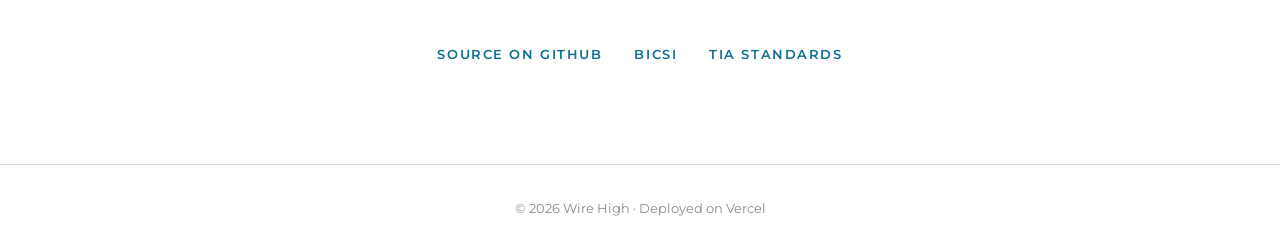
==== commit 294bcda7: "Add Amazon product examples for cabling practices" ====
--- a/index.html
+++ b/index.html
@@ -169,7 +169,73 @@
         </div>
       </section>
 
-      <section class="section alt">
+      <section class="section alt" id="product-examples">
+        <h2>Product Examples: From Plan to Patch Field</h2>
+        <span class="rule"></span>
+        <p class="lede center">
+          These products illustrate the practices above. Match the rack dimensions, media, cable
+          lengths and installation requirements to your design before ordering. Each product link
+          goes directly to Amazon.com; check the listing for current specifications and availability.
+        </p>
+        <div class="grid">
+          <article class="card">
+            <h3>Build a Defined Patch Field</h3>
+            <p>
+              The Cable Matters 1U 24-port keystone patch panel provides a numbered termination point
+              for rack cabling. Its rear support bar helps support the cable runs; choose compatible
+              keystone jacks separately to suit the media and category in your design.
+            </p>
+            <a class="more" href="https://www.amazon.com/dp/B0072JVT02">View Cable Matters patch panel on Amazon</a>
+          </article>
+          <article class="card">
+            <h3>Choose the Right Patch Cord</h3>
+            <p>
+              Cable Matters shielded Cat 6A patch cords illustrate copper patching for management
+              networks. This five-pack uses 3-foot cords: measure the route first, allow for bends,
+              and match shielded cabling to the installation's bonding design.
+            </p>
+            <a class="more" href="https://www.amazon.com/dp/B00HEM57ZU">View Cable Matters Cat 6A cords on Amazon</a>
+          </article>
+          <article class="card">
+            <h3>Guide Cables Across the Rack</h3>
+            <p>
+              The StarTech CABLMANAGERH 1U horizontal D-ring manager guides patch cords between
+              ports and vertical managers. Leave room for connector access and bend radius; rack
+              managers complement the overhead or underfloor pathways feeding the cabinet.
+            </p>
+            <a class="more" href="https://www.amazon.com/dp/B073X4PLG9">View StarTech D-ring manager on Amazon</a>
+          </article>
+          <article class="card">
+            <h3>Keep Bundles Serviceable</h3>
+            <p>
+              VELCRO Brand ONE-WRAP cable ties illustrate reusable hook-and-loop dressing. Open a
+              bundle for a move or change, then close it loosely enough to avoid compressing the
+              cable jackets. Keep service loops supported and clear of equipment exhaust.
+            </p>
+            <a class="more" href="https://www.amazon.com/dp/B08BLCZDYL">View VELCRO ONE-WRAP ties on Amazon</a>
+          </article>
+          <article class="card">
+            <h3>Close Unused Rack Space</h3>
+            <p>
+              The StarTech BLANKB1 steel 1U blanking panel fills an unused position in a 19-inch
+              rack. It illustrates closing gaps that let hot exhaust recirculate toward equipment
+              intakes; cable openings need their own brush seals or grommets.
+            </p>
+            <a class="more" href="https://www.amazon.com/dp/B003AVPUWY">View StarTech blanking panel on Amazon</a>
+          </article>
+          <article class="card">
+            <h3>Label Both Ends</h3>
+            <p>
+              The DYMO Rhino 4200 industrial label maker provides an example of a dedicated cable
+              labeling tool. Use compatible label media suited to the cable jacket, apply the same
+              identifier at both ends, and record it alongside the port mapping and link test results.
+            </p>
+            <a class="more" href="https://www.amazon.com/dp/B005MR516Y">View DYMO Rhino 4200 on Amazon</a>
+          </article>
+        </div>
+      </section>
+
+      <section class="section">
         <h2>Standards &amp; Starting Points</h2>
         <span class="rule"></span>
         <p class="lede center">
